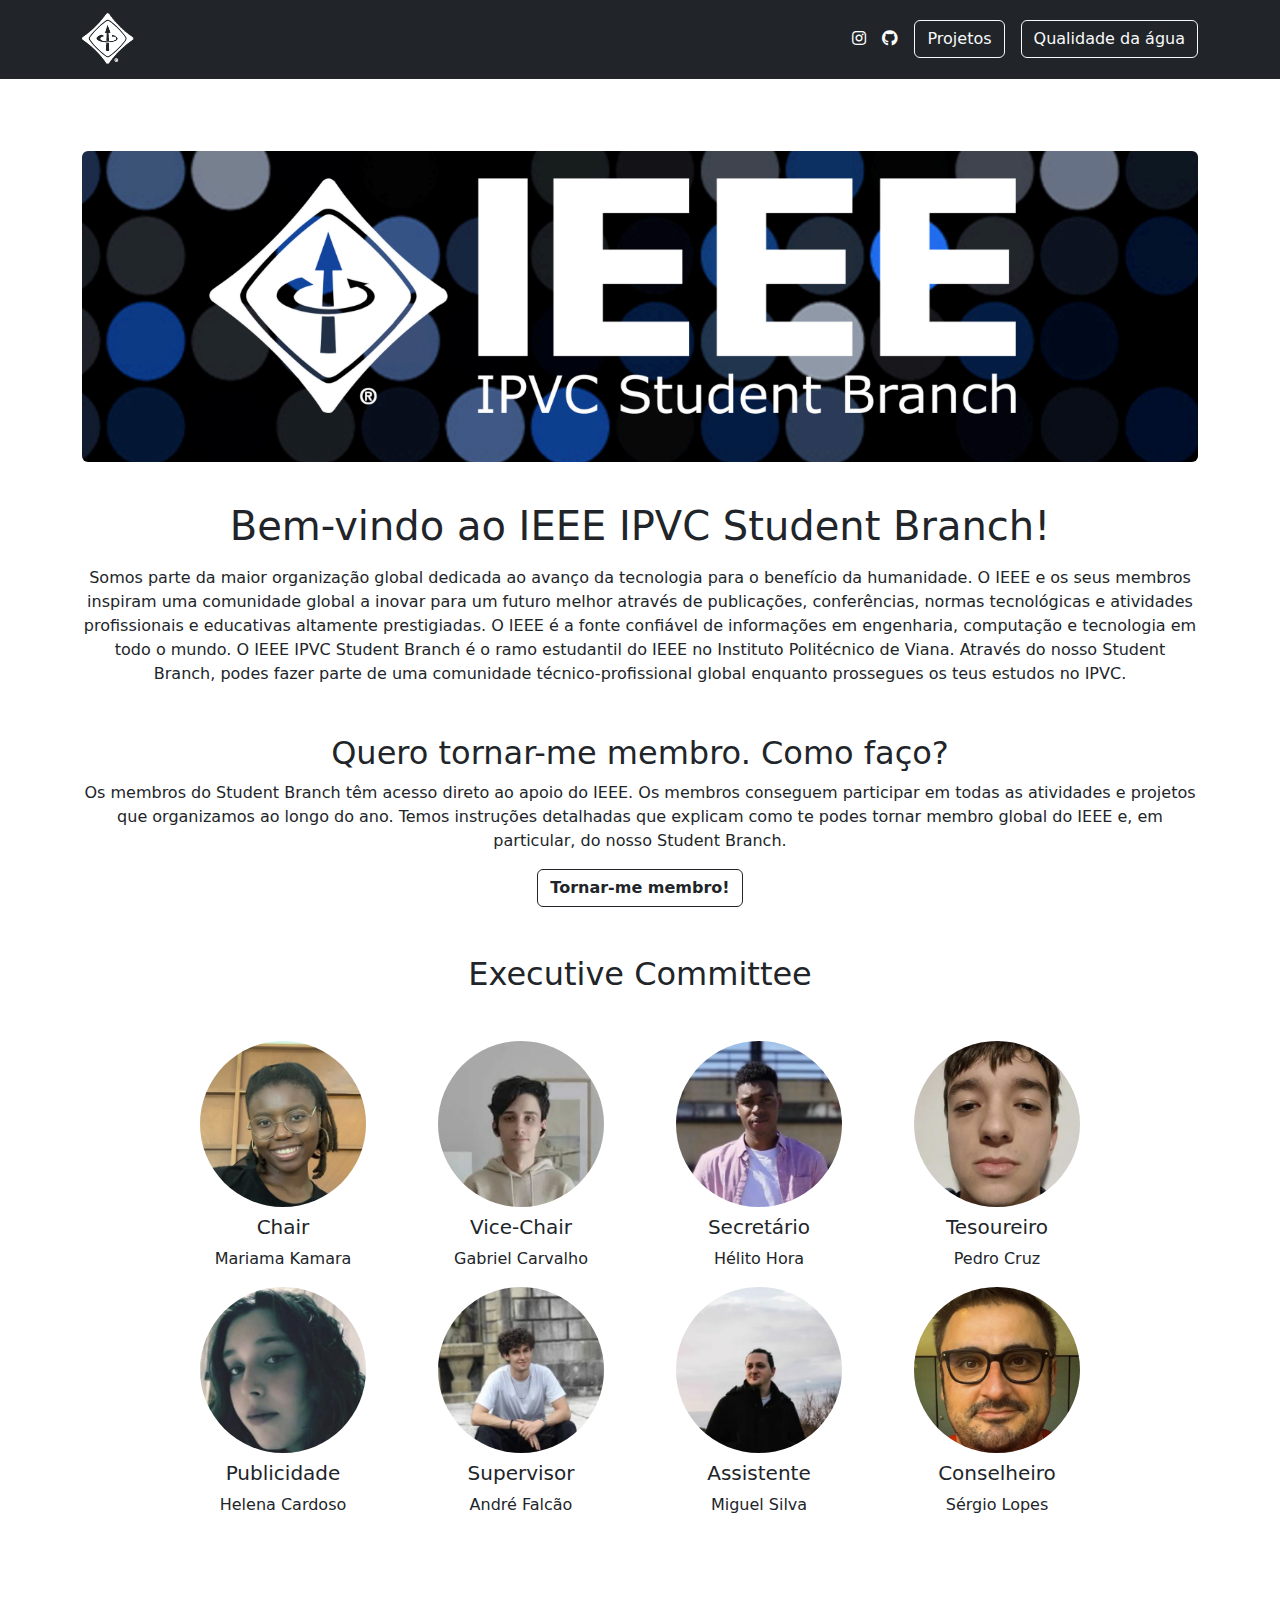
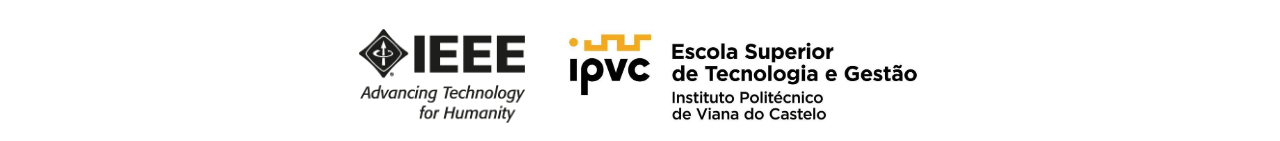
==== index.html @ e6eb83aa "Add files via upload" ====
<!DOCTYPE html>
<html lang="pt">

<head>
  <meta charset="UTF-8">
  <meta name="viewport" content="width=device-width, initial-scale=1.0">
  <meta http-equiv="X-UA-Compatible" content="IE=edge">
  <title>IEEE IPVC Student Branch</title>

  <link rel="icon" href="img/logo.png" type="image/x-icon">
  <link href="styles.css" rel="stylesheet">
  <link href="https://cdn.jsdelivr.net/npm/bootstrap@5.3.3/dist/css/bootstrap.min.css" rel="stylesheet" integrity="sha384-QWTKZyjpPEjISv5WaRU9OFeRpok6YctnYmDr5pNlyT2bRjXh0JMhjY6hW+ALEwIH" crossorigin="anonymous">
  <script src="https://cdn.jsdelivr.net/npm/bootstrap@5.3.3/dist/js/bootstrap.bundle.min.js" integrity="sha384-YvpcrYf0tY3lHB60NNkmXc5s9fDVZLESaAA55NDzOxhy9GkcIdslK1eN7N6jIeHz" crossorigin="anonymous"></script>
  <link href="https://cdnjs.cloudflare.com/ajax/libs/font-awesome/5.15.4/css/all.min.css" rel="stylesheet">
</head>

<body class="d-flex flex-column min-vh-100">
  <nav class="navbar navbar-expand-lg navbar-dark bg-dark sticky-top">
    <div class="container">
      <!-- Logo -->
      <a class="navbar-brand" href="index.html">
        <img src="img/logo.png" alt="Logo IEEE" class="logo col-md-6">
      </a>

      <!-- Ícones à direita -->
      <div class="ml-auto d-flex align-items-center gap-3">
        <!-- Ícone Instagram -->
        <a href="https://www.instagram.com/ieeeipvc_sb/" class="text-white">
          <i class="fab fa-instagram"></i>
        </a>
        <!-- Ícone GitHub -->
        <a href="https://github.com/IEEE-IPVC-SB" class="text-white">
          <i class="fab fa-github"></i>
        </a>
        <!-- Botão Projetos -->
        <a href="projetos.html" class="btn btn-outline-light">Projetos</a>
        <!-- Botão Qualidade da Água -->
        <a href="qualidadedaagua.html" class="btn btn-outline-light">Qualidade da água</a>
      </div>
    </div>
  </nav>

  <div class="container my-5 flex-grow-1">
    <!-- Cabeçalho -->
    <header class="text-center">
      <img src="img/banner.png" alt="IEEE Logo" class="banner img-fluid my-4 rounded">
      <h1 class="my-3">Bem-vindo ao IEEE IPVC Student Branch!</h1>
      <p>
        Somos parte da maior organização global dedicada ao avanço da tecnologia para o benefício da humanidade. O IEEE e os seus membros inspiram uma comunidade global a inovar para um futuro melhor através de publicações, conferências, normas tecnológicas e atividades profissionais e educativas altamente prestigiadas. O IEEE é a fonte confiável de informações em engenharia, computação e tecnologia em todo o mundo. O IEEE IPVC Student Branch é o ramo estudantil do IEEE no Instituto Politécnico de Viana. Através do nosso Student Branch, podes fazer parte de uma comunidade técnico-profissional global enquanto prossegues os teus estudos no IPVC.
      </p>
    </header>
    <!-- Seção de Membros -->
    <section class="text-center my-5">
      <h2>Quero tornar-me membro. Como faço?</h2>
      <p>
        Os membros do Student Branch têm acesso direto ao apoio do IEEE.
        Os membros conseguem participar em todas as atividades e projetos que organizamos ao longo do ano. Temos instruções detalhadas que explicam como te podes tornar membro global do IEEE e, em particular, do nosso Student Branch.
      </p>
      <a href="https://discord.com/invite/sEhaGwPWFC" class="btn btn-outline-dark fw-bold">Tornar-me membro!</a>
    </section>
    <!-- Comitê Executivo -->
    <section class="my-5">
      <h2 class="text-center my-5">
        Executive Committee
      </h2>
      <div class="row justify-content-center text-center">
        <div class="col-md-2 mx-4">
          <img src="img/chair.png" alt="Mariama Kamara" class="rounded-circle img-fluid mb-2">
          <h5>Chair</h5>
          <p>Mariama Kamara</p>
        </div>
        <div class="col-md-2 mx-4">
          <img src="img/vicechair.png" alt="Gabriel Carvalho" class="rounded-circle img-fluid mb-2">
          <h5>Vice-Chair</h5>
          <p>Gabriel Carvalho</p>
        </div>
        <div class="col-md-2 mx-4">
          <img src="img/secretario.png" alt="Hélito Hora" class="rounded-circle img-fluid mb-2">
          <h5>Secretário</h5>
          <p>Hélito Hora</p>
        </div>
        <div class="col-md-2 mx-4">
          <img src="img/tesoureiro.png" alt="Pedro Cruz" class="rounded-circle img-fluid mb-2">
          <h5>Tesoureiro</h5>
          <p>Pedro Cruz</p>
        </div>
      </div>
      <div class="row justify-content-center text-center">
        <div class="col-md-2 mx-4">
          <img src="img/publicidade.png" alt="Helena Cardoso" class="rounded-circle img-fluid mb-2">
          <h5>Publicidade</h5>
          <p>Helena Cardoso</p>
        </div>
        <div class="col-md-2 mx-4">
          <img src="img/supervisor.png" alt="André Falcão" class="rounded-circle img-fluid mb-2">
          <h5>Supervisor</h5>
          <p>André Falcão</p>
        </div>
        <div class="col-md-2 mx-4">
          <img src="img/assistente.png" alt="Miguel Silva" class="rounded-circle img-fluid mb-2">
          <h5>Assistente</h5>
          <p>Miguel Silva</p>
        </div>
        <div class="col-md-2 mx-4">
          <img src="img/conselheiro.png" alt="Sérgio Lopes" class="rounded-circle img-fluid mb-2">
          <h5>Conselheiro</h5>
          <p>Sérgio Lopes</p>
        </div>
      </div>
    </section>
  </div>

  <!-- Footer -->
  <footer class="text-center mt-auto">
    <div class="container">
      <div class="row justify-content-center gap-3">
        <div class="col-md-2 text-center mb-3">
          <img src="img/footerieee.png" alt="Image 1" class="img-fluid">
        </div>
        <div class="col-md-4 text-center mb-3">
          <img src="img/footeripvc.png" alt="Image 2" class="img-fluid">
        </div>
      </div>
    </div>
  </footer>
</body>

</html>
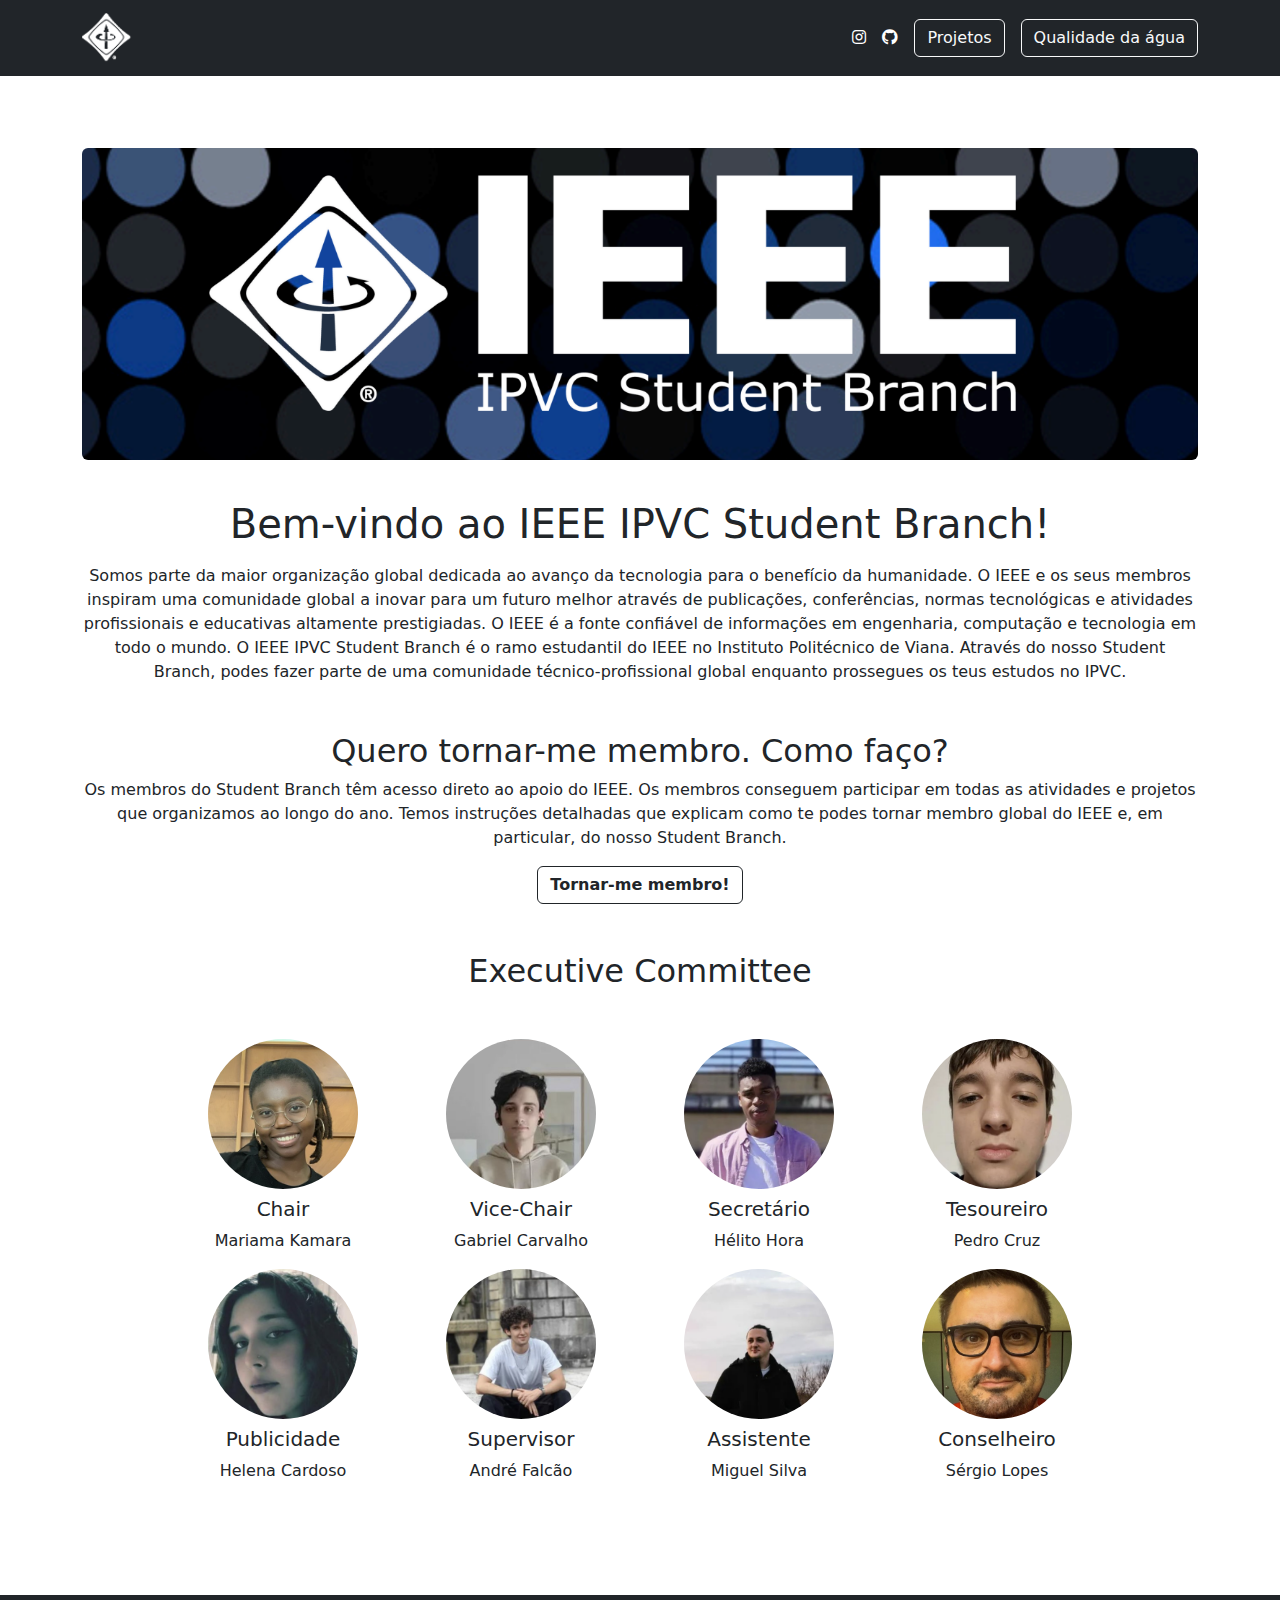
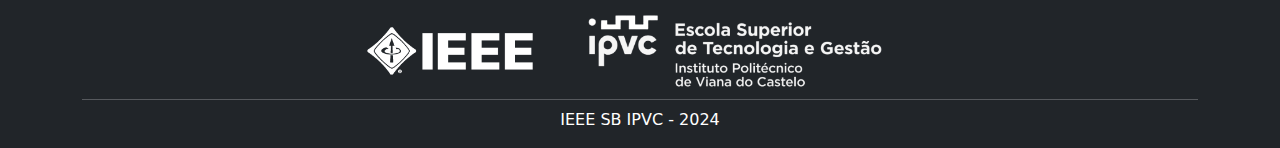
==== commit aa5a2c0d: "Add files via upload" ====
--- a/index.html
+++ b/index.html
@@ -8,7 +8,7 @@
   <title>IEEE IPVC Student Branch</title>
 
   <link rel="icon" href="img/logo.png" type="image/x-icon">
-  <link href="styles.css" rel="stylesheet">
+  <link href="style.css" rel="stylesheet">
   <link href="https://cdn.jsdelivr.net/npm/bootstrap@5.3.3/dist/css/bootstrap.min.css" rel="stylesheet" integrity="sha384-QWTKZyjpPEjISv5WaRU9OFeRpok6YctnYmDr5pNlyT2bRjXh0JMhjY6hW+ALEwIH" crossorigin="anonymous">
   <script src="https://cdn.jsdelivr.net/npm/bootstrap@5.3.3/dist/js/bootstrap.bundle.min.js" integrity="sha384-YvpcrYf0tY3lHB60NNkmXc5s9fDVZLESaAA55NDzOxhy9GkcIdslK1eN7N6jIeHz" crossorigin="anonymous"></script>
   <link href="https://cdnjs.cloudflare.com/ajax/libs/font-awesome/5.15.4/css/all.min.css" rel="stylesheet">
@@ -18,10 +18,9 @@
   <nav class="navbar navbar-expand-lg navbar-dark bg-dark sticky-top">
     <div class="container">
       <!-- Logo -->
-      <a class="navbar-brand" href="index.html">
-        <img src="img/logo.png" alt="Logo IEEE" class="logo col-md-6">
+      <a class="navbar-brand" href="/">
+        <img src="img/logo.png" alt="Logo IEEE" class="logo">
       </a>
-
       <!-- Ícones à direita -->
       <div class="ml-auto d-flex align-items-center gap-3">
         <!-- Ícone Instagram -->
@@ -33,24 +32,25 @@
           <i class="fab fa-github"></i>
         </a>
         <!-- Botão Projetos -->
-        <a href="projetos.html" class="btn btn-outline-light">Projetos</a>
+        <a href="/projetos" class="btn btn-outline-light">Projetos</a>
         <!-- Botão Qualidade da Água -->
-        <a href="qualidadedaagua.html" class="btn btn-outline-light">Qualidade da água</a>
+        <a href="/qualidadedaagua" class="btn btn-outline-light">Qualidade da água</a>
       </div>
     </div>
   </nav>
 
-  <div class="container my-5 flex-grow-1">
+  <div class="container my-5 flex-grow-1 text-center"> <!-- Adicionei text-center aqui -->
     <!-- Cabeçalho -->
-    <header class="text-center">
+    <header>
       <img src="img/banner.png" alt="IEEE Logo" class="banner img-fluid my-4 rounded">
       <h1 class="my-3">Bem-vindo ao IEEE IPVC Student Branch!</h1>
       <p>
         Somos parte da maior organização global dedicada ao avanço da tecnologia para o benefício da humanidade. O IEEE e os seus membros inspiram uma comunidade global a inovar para um futuro melhor através de publicações, conferências, normas tecnológicas e atividades profissionais e educativas altamente prestigiadas. O IEEE é a fonte confiável de informações em engenharia, computação e tecnologia em todo o mundo. O IEEE IPVC Student Branch é o ramo estudantil do IEEE no Instituto Politécnico de Viana. Através do nosso Student Branch, podes fazer parte de uma comunidade técnico-profissional global enquanto prossegues os teus estudos no IPVC.
       </p>
     </header>
+
     <!-- Seção de Membros -->
-    <section class="text-center my-5">
+    <section class="my-5">
       <h2>Quero tornar-me membro. Como faço?</h2>
       <p>
         Os membros do Student Branch têm acesso direto ao apoio do IEEE.
@@ -58,50 +58,49 @@
       </p>
       <a href="https://discord.com/invite/sEhaGwPWFC" class="btn btn-outline-dark fw-bold">Tornar-me membro!</a>
     </section>
+
     <!-- Comitê Executivo -->
     <section class="my-5">
-      <h2 class="text-center my-5">
-        Executive Committee
-      </h2>
-      <div class="row justify-content-center text-center">
-        <div class="col-md-2 mx-4">
+      <h2 class="my-5">Executive Committee</h2>
+      <div class="row justify-content-center">
+        <div class="col-md-2 mx-4 text-center">
           <img src="img/chair.png" alt="Mariama Kamara" class="rounded-circle img-fluid mb-2">
           <h5>Chair</h5>
           <p>Mariama Kamara</p>
         </div>
-        <div class="col-md-2 mx-4">
+        <div class="col-md-2 mx-4 text-center">
           <img src="img/vicechair.png" alt="Gabriel Carvalho" class="rounded-circle img-fluid mb-2">
           <h5>Vice-Chair</h5>
           <p>Gabriel Carvalho</p>
         </div>
-        <div class="col-md-2 mx-4">
+        <div class="col-md-2 mx-4 text-center">
           <img src="img/secretario.png" alt="Hélito Hora" class="rounded-circle img-fluid mb-2">
           <h5>Secretário</h5>
           <p>Hélito Hora</p>
         </div>
-        <div class="col-md-2 mx-4">
+        <div class="col-md-2 mx-4 text-center">
           <img src="img/tesoureiro.png" alt="Pedro Cruz" class="rounded-circle img-fluid mb-2">
           <h5>Tesoureiro</h5>
           <p>Pedro Cruz</p>
         </div>
       </div>
-      <div class="row justify-content-center text-center">
-        <div class="col-md-2 mx-4">
-          <img src="img/publicidade.png" alt="Helena Cardoso" class="rounded-circle img-fluid mb-2">
+      <div class="row justify-content-center">
+        <div class="col-md-2 mx-4 text-center">
+          <img src="img/social.png" alt="Helena Cardoso" class="rounded-circle img-fluid mb-2">
           <h5>Publicidade</h5>
           <p>Helena Cardoso</p>
         </div>
-        <div class="col-md-2 mx-4">
+        <div class="col-md-2 mx-4 text-center">
           <img src="img/supervisor.png" alt="André Falcão" class="rounded-circle img-fluid mb-2">
           <h5>Supervisor</h5>
           <p>André Falcão</p>
         </div>
-        <div class="col-md-2 mx-4">
+        <div class="col-md-2 mx-4 text-center">
           <img src="img/assistente.png" alt="Miguel Silva" class="rounded-circle img-fluid mb-2">
           <h5>Assistente</h5>
           <p>Miguel Silva</p>
         </div>
-        <div class="col-md-2 mx-4">
+        <div class="col-md-2 mx-4 text-center">
           <img src="img/conselheiro.png" alt="Sérgio Lopes" class="rounded-circle img-fluid mb-2">
           <h5>Conselheiro</h5>
           <p>Sérgio Lopes</p>
@@ -109,20 +108,26 @@
       </div>
     </section>
   </div>
+</body>
 
-  <!-- Footer -->
-  <footer class="text-center mt-auto">
-    <div class="container">
-      <div class="row justify-content-center gap-3">
-        <div class="col-md-2 text-center mb-3">
-          <img src="img/footerieee.png" alt="Image 1" class="img-fluid">
+<!-- Footer -->
+<body class="d-flex flex-column min-vh-100">
+  <footer class="mt-auto bg-dark text-white">
+    <div class="container py-3">
+      <div class="row align-items-center justify-content-center">
+        <div class="col-md-2 text-center mb-2 mb-md-0">
+          <img src="img/footerieee.png" alt="Image 1" class="img-fluid footer">
         </div>
-        <div class="col-md-4 text-center mb-3">
-          <img src="img/footeripvc.png" alt="Image 2" class="img-fluid">
+        <div class="col-md-4 text-center">
+          <img src="img/footeripvc.png" alt="Image 2" class="img-fluid footer">
         </div>
       </div>
+      <hr class="border-light my-2">
+      <div class="text-center mt-2">
+      IEEE SB IPVC - 2024
+      </div>      
     </div>
   </footer>
 </body>
 
-</html>
+</html>--- a/style.css
+++ b/style.css
@@ -0,0 +1,20 @@
+.rounded-circle {
+    width: 150px;
+    height: 150px;
+    object-fit: cover;
+    margin: 0 auto; 
+}
+
+.footer {
+    width: 300px;
+    height: 300px;
+}
+
+.logo {
+    width: 50px;
+    height: 50px;
+}
+
+.container {
+    max-width: 960px;
+}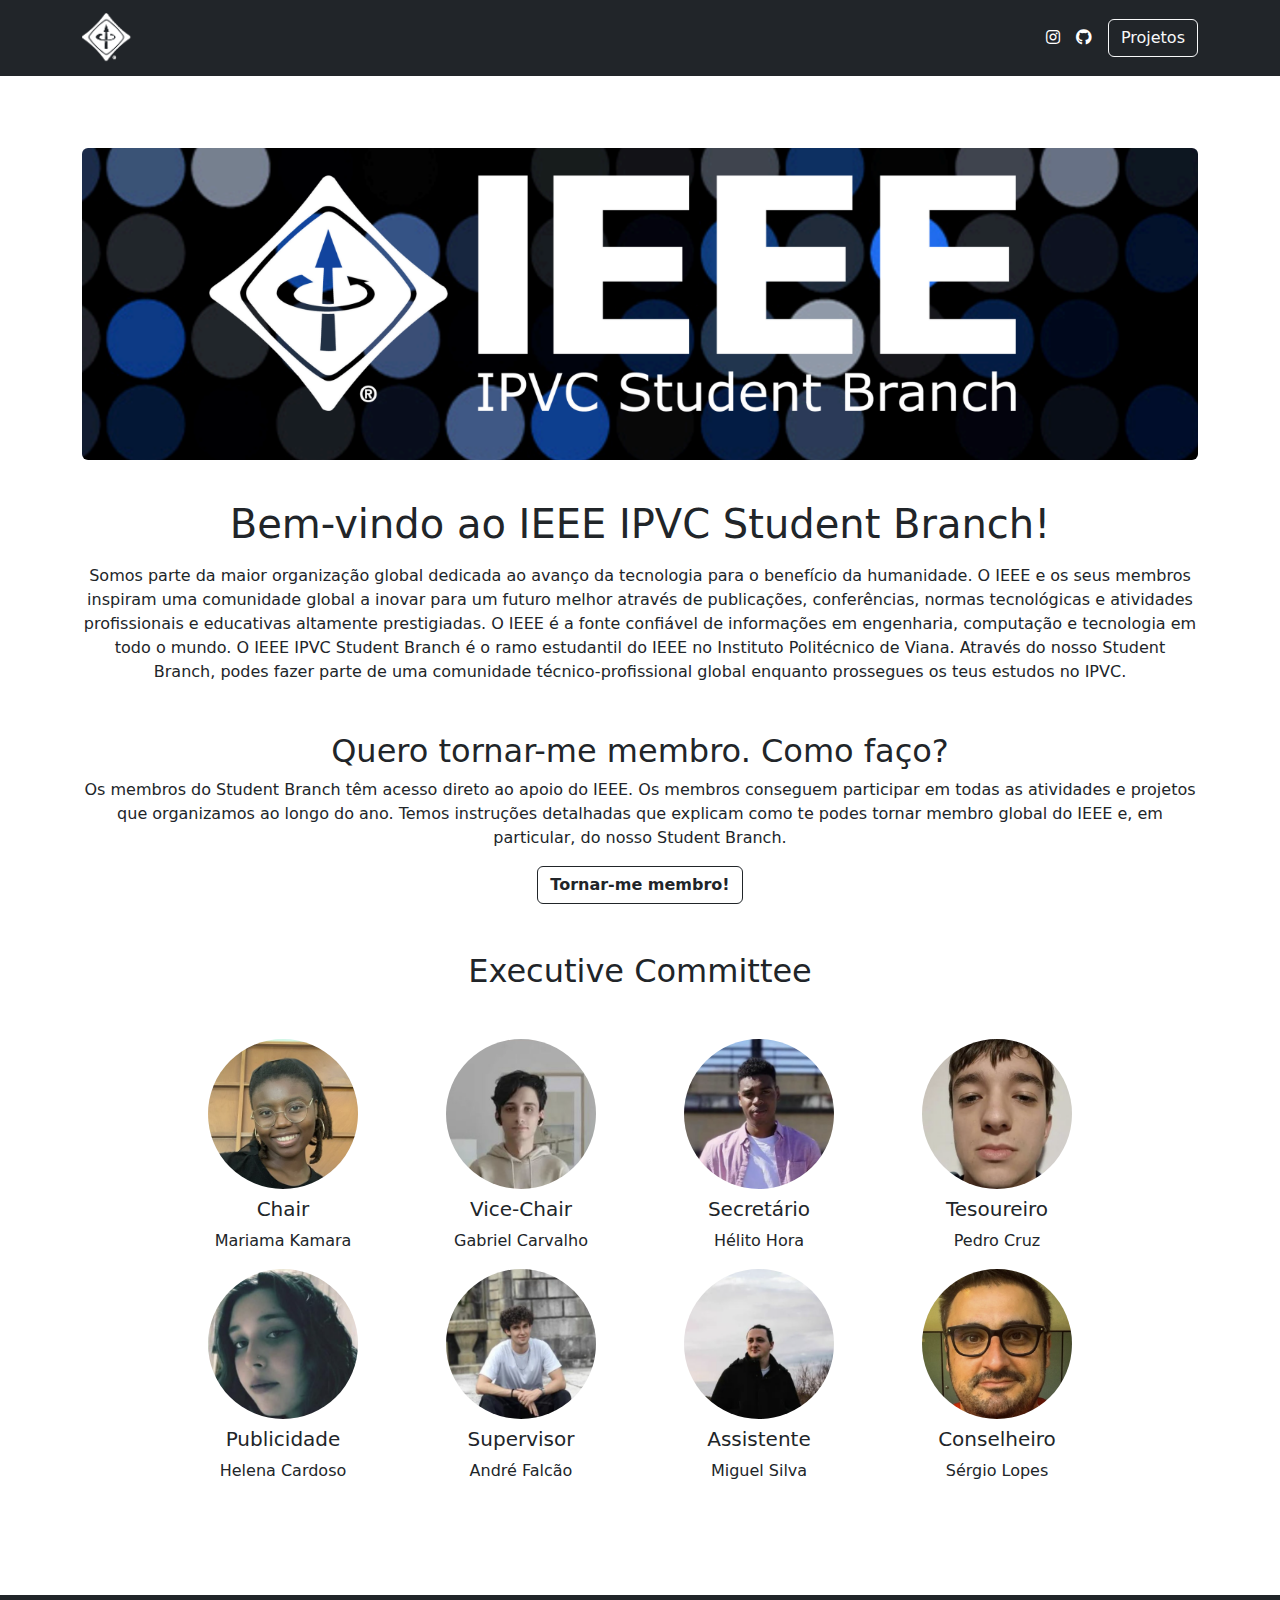
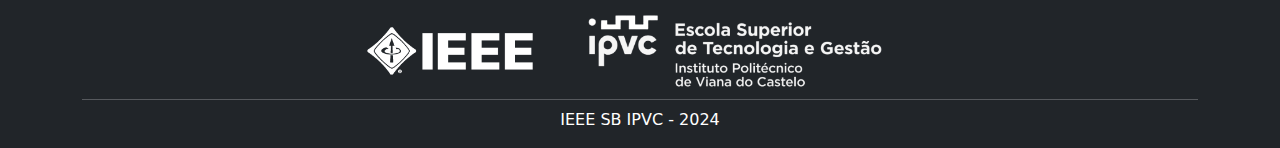
==== commit 3e519470: "Add files via upload" ====
--- a/index.html
+++ b/index.html
@@ -7,18 +7,24 @@
   <meta http-equiv="X-UA-Compatible" content="IE=edge">
   <title>IEEE IPVC Student Branch</title>
 
+  <meta property="og:image" content="img/logo.png"/>
+  <meta property="og:title" content="IEEE SB IPVC" />
+  <meta name="og:description" content="IEEE SB IPVC, Bem-vindo ao IEEE IPVC Student Branch! Somos parte da maior organização global dedicada ao avanço da tecnologia para o benefício da humanidade.">
+
   <link rel="icon" href="img/logo.png" type="image/x-icon">
   <link href="style.css" rel="stylesheet">
   <link href="https://cdn.jsdelivr.net/npm/bootstrap@5.3.3/dist/css/bootstrap.min.css" rel="stylesheet" integrity="sha384-QWTKZyjpPEjISv5WaRU9OFeRpok6YctnYmDr5pNlyT2bRjXh0JMhjY6hW+ALEwIH" crossorigin="anonymous">
   <script src="https://cdn.jsdelivr.net/npm/bootstrap@5.3.3/dist/js/bootstrap.bundle.min.js" integrity="sha384-YvpcrYf0tY3lHB60NNkmXc5s9fDVZLESaAA55NDzOxhy9GkcIdslK1eN7N6jIeHz" crossorigin="anonymous"></script>
   <link href="https://cdnjs.cloudflare.com/ajax/libs/font-awesome/5.15.4/css/all.min.css" rel="stylesheet">
+
+
 </head>
 
 <body class="d-flex flex-column min-vh-100">
-  <nav class="navbar navbar-expand-lg navbar-dark bg-dark sticky-top">
-    <div class="container">
+  <nav class="navbar navbar-expand-lg navbar-dark bg-dark sticky-top ml-auto d-flex">
+    <div class="container ml-auto d-flex">
       <!-- Logo -->
-      <a class="navbar-brand" href="/">
+      <a class="navbar-brand ml-auto d-flex align-items-center" href="/">
         <img src="img/logo.png" alt="Logo IEEE" class="logo">
       </a>
       <!-- Ícones à direita -->
@@ -33,8 +39,6 @@
         </a>
         <!-- Botão Projetos -->
         <a href="/projetos" class="btn btn-outline-light">Projetos</a>
-        <!-- Botão Qualidade da Água -->
-        <a href="/qualidadedaagua" class="btn btn-outline-light">Qualidade da água</a>
       </div>
     </div>
   </nav>
